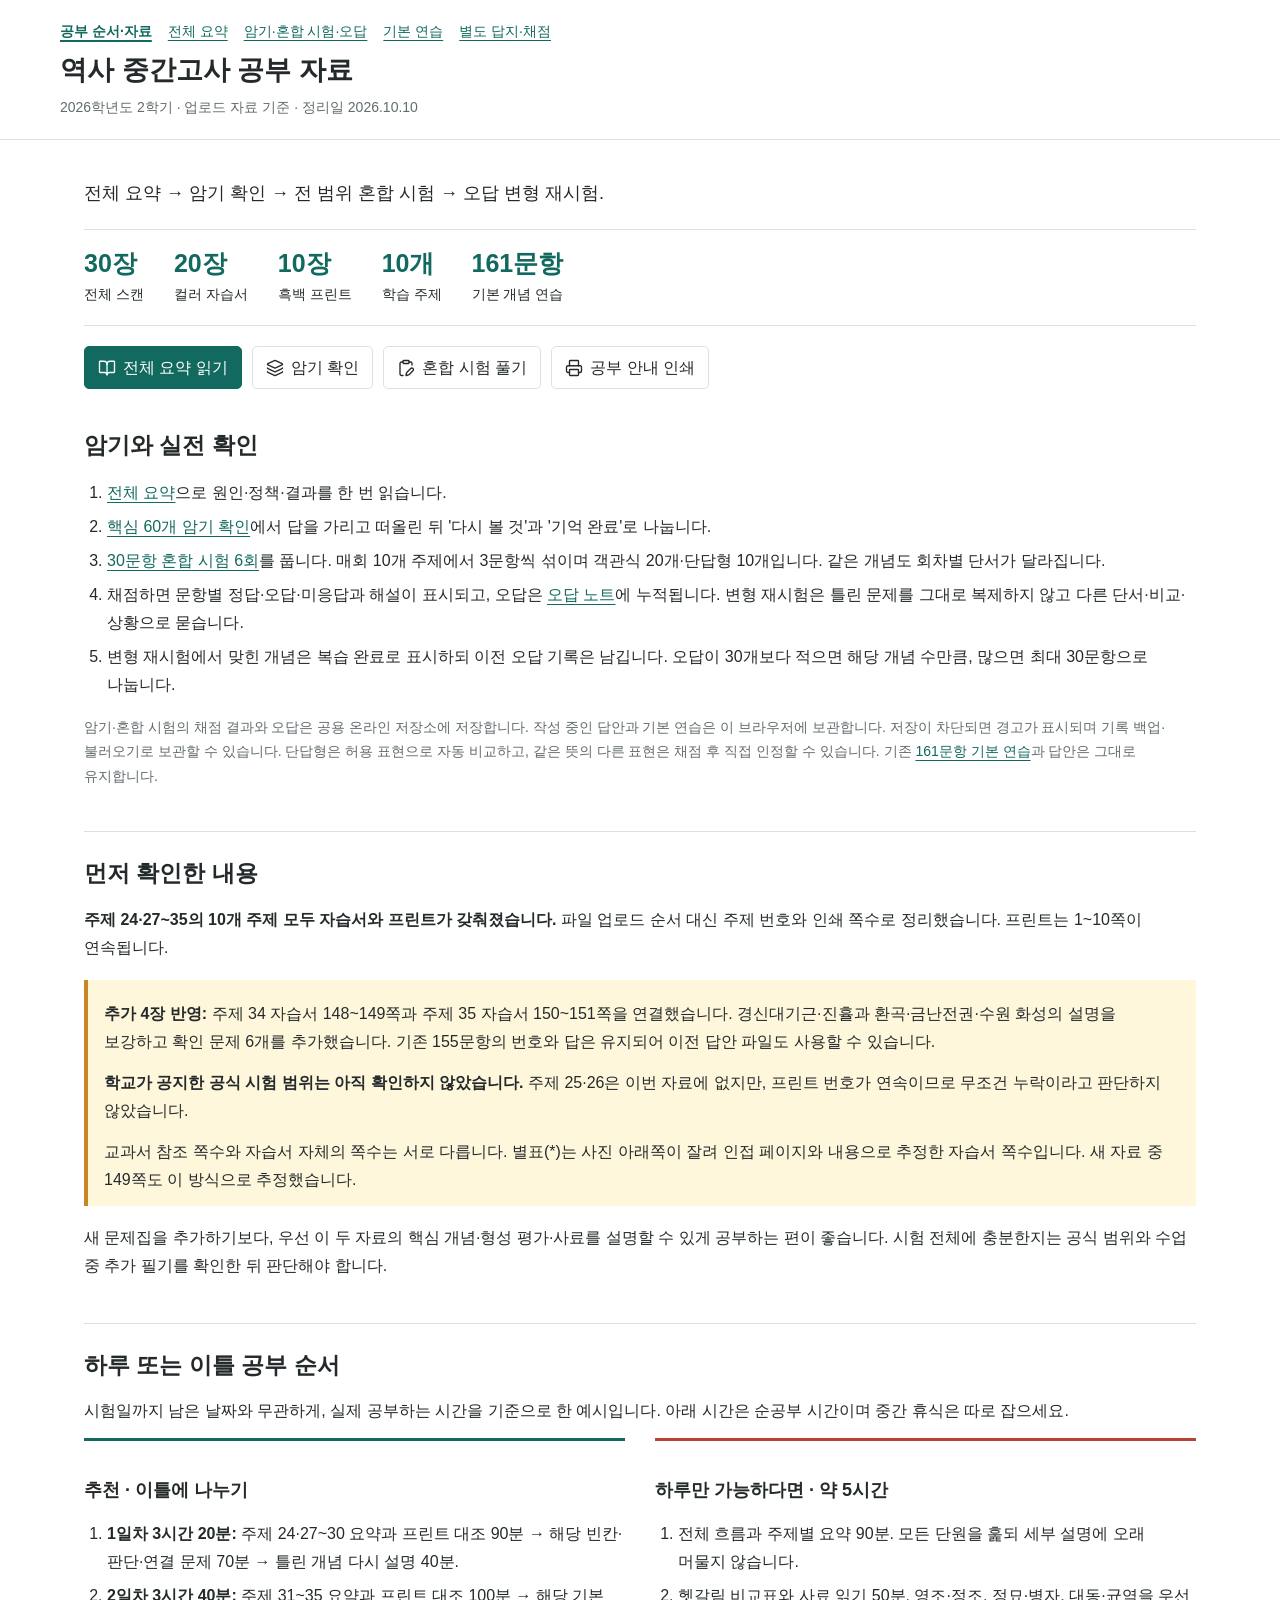
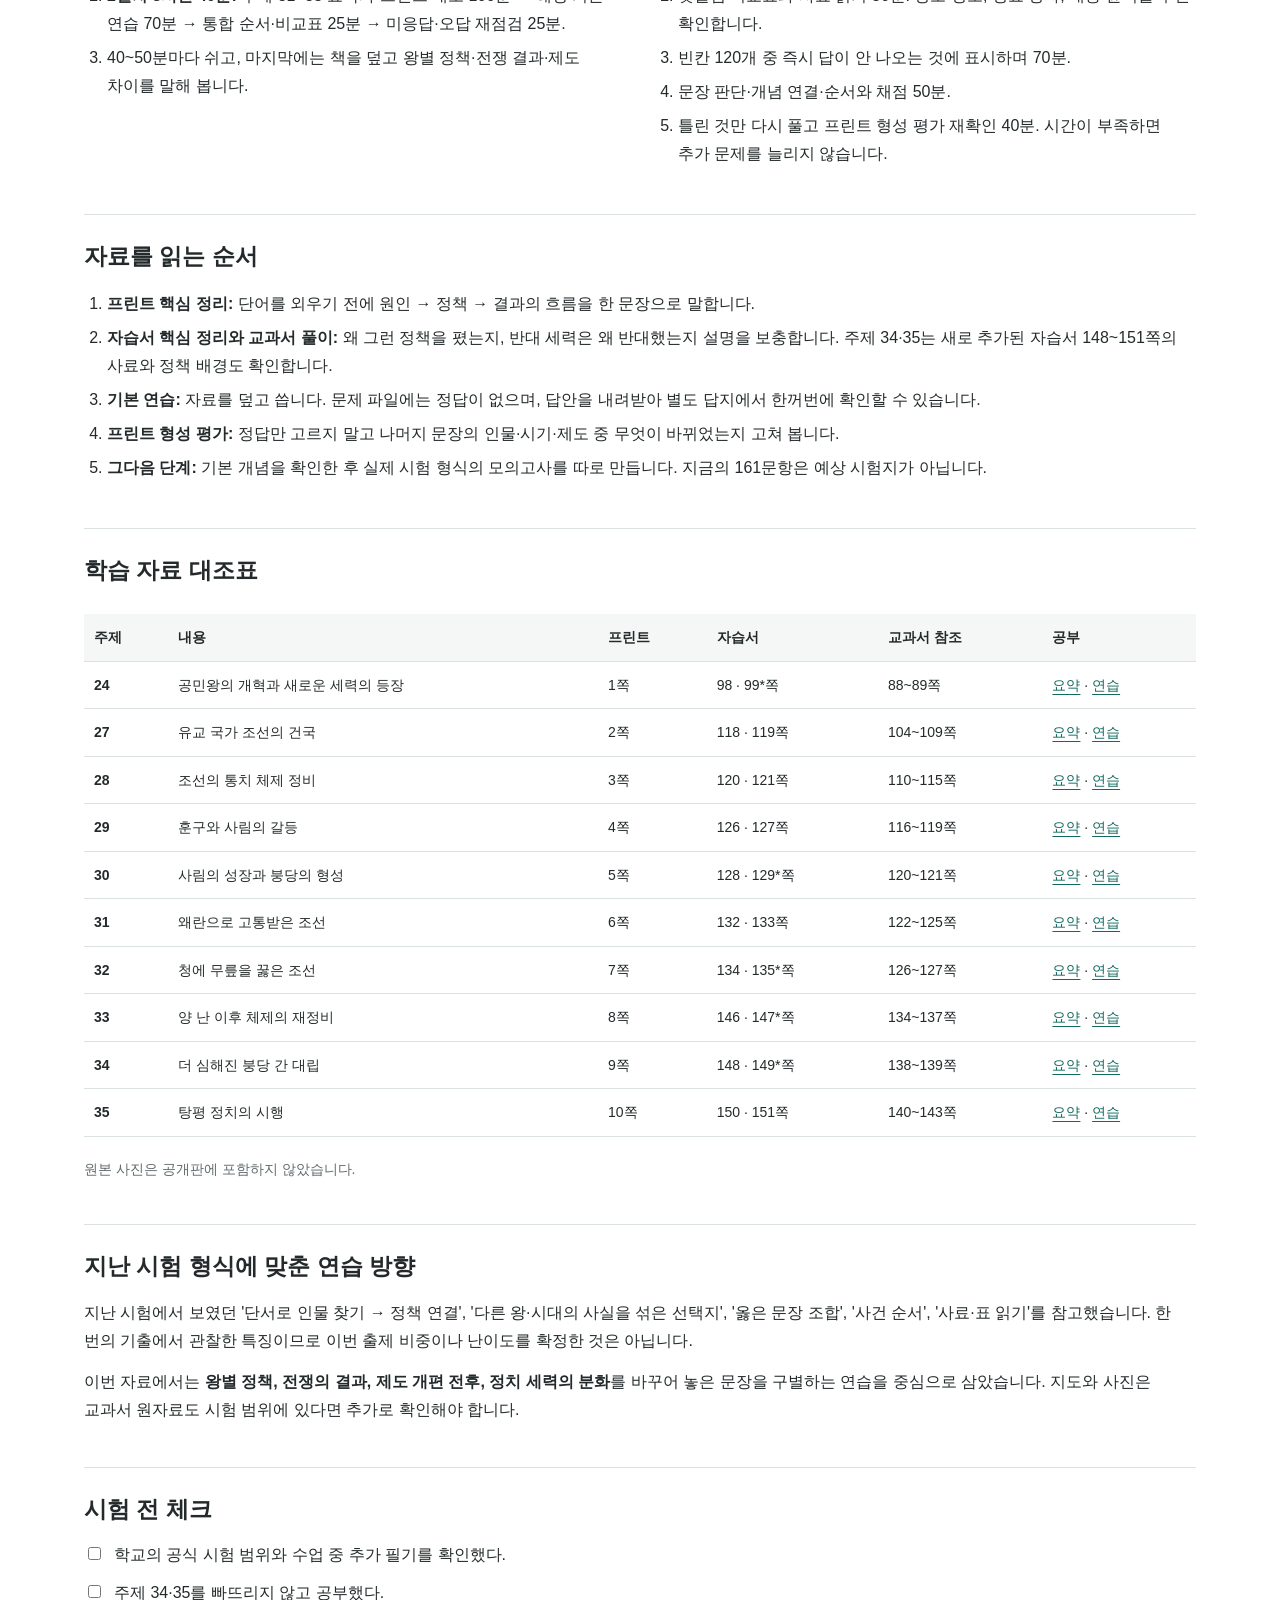
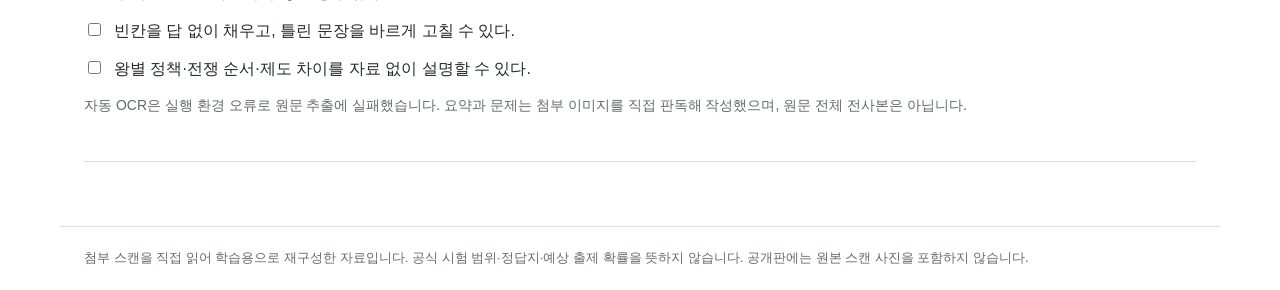
==== index.html @ 189fac31 "역사 중간고사 학습 앱과 공용 온라인 기록 추가" ====
<!doctype html><html lang="ko"><head><meta charset="utf-8"><meta name="viewport" content="width=device-width,initial-scale=1"><title>역사 중간고사 공부 자료 · 역사 2학기 중간</title><link rel="stylesheet" href="style.css"></head><body><header><nav class="topnav" aria-label="문서"><a href="index.html" aria-current="page">공부 순서·자료</a><a href="study.html" >전체 요약</a><a href="learn.html" >암기·혼합 시험·오답</a><a href="practice.html" >기본 연습</a><a href="answer-key.html" >별도 답지·채점</a></nav><h1>역사 중간고사 공부 자료</h1><p>2026학년도 2학기 · 업로드 자료 기준 · 정리일 2026.10.10</p></header><main>
  <p class="lede">전체 요약 → 암기 확인 → 전 범위 혼합 시험 → 오답 변형 재시험.</p>
  <div class="stats"><div><strong>30장</strong><span>전체 스캔</span></div><div><strong>20장</strong><span>컬러 자습서</span></div><div><strong>10장</strong><span>흑백 프린트</span></div><div><strong>10개</strong><span>학습 주제</span></div><div><strong>161문항</strong><span>기본 개념 연습</span></div></div>
  <div class="actions"><a class="command primary" href="study.html"><i data-lucide="book-open" aria-hidden="true"></i>전체 요약 읽기</a><a class="command" href="learn.html#memory"><i data-lucide="layers" aria-hidden="true"></i>암기 확인</a><a class="command" href="learn.html#exams"><i data-lucide="clipboard-pen" aria-hidden="true"></i>혼합 시험 풀기</a><button type="button" onclick="window.print()"><i data-lucide="printer" aria-hidden="true"></i>공부 안내 인쇄</button></div>
  <section><h2>암기와 실전 확인</h2><ol><li><a href="study.html">전체 요약</a>으로 원인·정책·결과를 한 번 읽습니다.</li><li><a href="learn.html#memory">핵심 60개 암기 확인</a>에서 답을 가리고 떠올린 뒤 '다시 볼 것'과 '기억 완료'로 나눕니다.</li><li><a href="learn.html#exams">30문항 혼합 시험 6회</a>를 풉니다. 매회 10개 주제에서 3문항씩 섞이며 객관식 20개·단답형 10개입니다. 같은 개념도 회차별 단서가 달라집니다.</li><li>채점하면 문항별 정답·오답·미응답과 해설이 표시되고, 오답은 <a href="learn.html#wrong">오답 노트</a>에 누적됩니다. 변형 재시험은 틀린 문제를 그대로 복제하지 않고 다른 단서·비교·상황으로 묻습니다.</li><li>변형 재시험에서 맞힌 개념은 복습 완료로 표시하되 이전 오답 기록은 남깁니다. 오답이 30개보다 적으면 해당 개념 수만큼, 많으면 최대 30문항으로 나눕니다.</li></ol><p class="meta">암기·혼합 시험의 채점 결과와 오답은 공용 온라인 저장소에 저장합니다. 작성 중인 답안과 기본 연습은 이 브라우저에 보관합니다. 저장이 차단되면 경고가 표시되며 기록 백업·불러오기로 보관할 수 있습니다. 단답형은 허용 표현으로 자동 비교하고, 같은 뜻의 다른 표현은 채점 후 직접 인정할 수 있습니다. 기존 <a href="practice.html">161문항 기본 연습</a>과 답안은 그대로 유지합니다.</p></section>
  <section><h2>먼저 확인한 내용</h2><p><strong>주제 24·27~35의 10개 주제 모두 자습서와 프린트가 갖춰졌습니다.</strong> 파일 업로드 순서 대신 주제 번호와 인쇄 쪽수로 정리했습니다. 프린트는 1~10쪽이 연속됩니다.</p>
  <div class="notice"><p><strong>추가 4장 반영:</strong> 주제 34 자습서 148~149쪽과 주제 35 자습서 150~151쪽을 연결했습니다. 경신대기근·진휼과 환곡·금난전권·수원 화성의 설명을 보강하고 확인 문제 6개를 추가했습니다. 기존 155문항의 번호와 답은 유지되어 이전 답안 파일도 사용할 수 있습니다.</p><p><strong>학교가 공지한 공식 시험 범위는 아직 확인하지 않았습니다.</strong> 주제 25·26은 이번 자료에 없지만, 프린트 번호가 연속이므로 무조건 누락이라고 판단하지 않았습니다.</p><p>교과서 참조 쪽수와 자습서 자체의 쪽수는 서로 다릅니다. 별표(*)는 사진 아래쪽이 잘려 인접 페이지와 내용으로 추정한 자습서 쪽수입니다. 새 자료 중 149쪽도 이 방식으로 추정했습니다.</p></div>
  <p>새 문제집을 추가하기보다, 우선 이 두 자료의 핵심 개념·형성 평가·사료를 설명할 수 있게 공부하는 편이 좋습니다. 시험 전체에 충분한지는 공식 범위와 수업 중 추가 필기를 확인한 뒤 판단해야 합니다.</p></section>
  <section><h2>하루 또는 이틀 공부 순서</h2><p>시험일까지 남은 날짜와 무관하게, 실제 공부하는 시간을 기준으로 한 예시입니다. 아래 시간은 순공부 시간이며 중간 휴식은 따로 잡으세요.</p><div class="plan-grid"><div><h3>추천 · 이틀에 나누기</h3><ol><li><strong>1일차 3시간 20분:</strong> 주제 24·27~30 요약과 프린트 대조 90분 → 해당 빈칸·판단·연결 문제 70분 → 틀린 개념 다시 설명 40분.</li><li><strong>2일차 3시간 40분:</strong> 주제 31~35 요약과 프린트 대조 100분 → 해당 기본 연습 70분 → 통합 순서·비교표 25분 → 미응답·오답 재점검 25분.</li><li>40~50분마다 쉬고, 마지막에는 책을 덮고 왕별 정책·전쟁 결과·제도 차이를 말해 봅니다.</li></ol></div><div><h3>하루만 가능하다면 · 약 5시간</h3><ol><li>전체 흐름과 주제별 요약 90분. 모든 단원을 훑되 세부 설명에 오래 머물지 않습니다.</li><li>헷갈림 비교표와 사료 읽기 50분. 영조·정조, 정묘·병자, 대동·균역을 우선 확인합니다.</li><li>빈칸 120개 중 즉시 답이 안 나오는 것에 표시하며 70분.</li><li>문장 판단·개념 연결·순서와 채점 50분.</li><li>틀린 것만 다시 풀고 프린트 형성 평가 재확인 40분. 시간이 부족하면 추가 문제를 늘리지 않습니다.</li></ol></div></div></section>
  <section><h2>자료를 읽는 순서</h2><ol><li><strong>프린트 핵심 정리:</strong> 단어를 외우기 전에 원인 → 정책 → 결과의 흐름을 한 문장으로 말합니다.</li><li><strong>자습서 핵심 정리와 교과서 풀이:</strong> 왜 그런 정책을 폈는지, 반대 세력은 왜 반대했는지 설명을 보충합니다. 주제 34·35는 새로 추가된 자습서 148~151쪽의 사료와 정책 배경도 확인합니다.</li><li><strong>기본 연습:</strong> 자료를 덮고 씁니다. 문제 파일에는 정답이 없으며, 답안을 내려받아 별도 답지에서 한꺼번에 확인할 수 있습니다.</li><li><strong>프린트 형성 평가:</strong> 정답만 고르지 말고 나머지 문장의 인물·시기·제도 중 무엇이 바뀌었는지 고쳐 봅니다.</li><li><strong>그다음 단계:</strong> 기본 개념을 확인한 후 실제 시험 형식의 모의고사를 따로 만듭니다. 지금의 161문항은 예상 시험지가 아닙니다.</li></ol></section>
  <section><h2>학습 자료 대조표</h2><div class="table-wrap"><table><thead><tr><th>주제</th><th>내용</th><th>프린트</th><th>자습서</th><th>교과서 참조</th><th>공부</th></tr></thead><tbody><tr id="topic-24"><td><strong>24</strong></td><td>공민왕의 개혁과 새로운 세력의 등장</td><td><span>1쪽</span></td><td><span>98</span> · <span>99*</span>쪽</td><td>88~89쪽</td><td><a href="study.html#topic-24">요약</a> · <a href="practice.html#topic-24">연습</a></td></tr><tr id="topic-27"><td><strong>27</strong></td><td>유교 국가 조선의 건국</td><td><span>2쪽</span></td><td><span>118</span> · <span>119</span>쪽</td><td>104~109쪽</td><td><a href="study.html#topic-27">요약</a> · <a href="practice.html#topic-27">연습</a></td></tr><tr id="topic-28"><td><strong>28</strong></td><td>조선의 통치 체제 정비</td><td><span>3쪽</span></td><td><span>120</span> · <span>121</span>쪽</td><td>110~115쪽</td><td><a href="study.html#topic-28">요약</a> · <a href="practice.html#topic-28">연습</a></td></tr><tr id="topic-29"><td><strong>29</strong></td><td>훈구와 사림의 갈등</td><td><span>4쪽</span></td><td><span>126</span> · <span>127</span>쪽</td><td>116~119쪽</td><td><a href="study.html#topic-29">요약</a> · <a href="practice.html#topic-29">연습</a></td></tr><tr id="topic-30"><td><strong>30</strong></td><td>사림의 성장과 붕당의 형성</td><td><span>5쪽</span></td><td><span>128</span> · <span>129*</span>쪽</td><td>120~121쪽</td><td><a href="study.html#topic-30">요약</a> · <a href="practice.html#topic-30">연습</a></td></tr><tr id="topic-31"><td><strong>31</strong></td><td>왜란으로 고통받은 조선</td><td><span>6쪽</span></td><td><span>132</span> · <span>133</span>쪽</td><td>122~125쪽</td><td><a href="study.html#topic-31">요약</a> · <a href="practice.html#topic-31">연습</a></td></tr><tr id="topic-32"><td><strong>32</strong></td><td>청에 무릎을 꿇은 조선</td><td><span>7쪽</span></td><td><span>134</span> · <span>135*</span>쪽</td><td>126~127쪽</td><td><a href="study.html#topic-32">요약</a> · <a href="practice.html#topic-32">연습</a></td></tr><tr id="topic-33"><td><strong>33</strong></td><td>양 난 이후 체제의 재정비</td><td><span>8쪽</span></td><td><span>146</span> · <span>147*</span>쪽</td><td>134~137쪽</td><td><a href="study.html#topic-33">요약</a> · <a href="practice.html#topic-33">연습</a></td></tr><tr id="topic-34"><td><strong>34</strong></td><td>더 심해진 붕당 간 대립</td><td><span>9쪽</span></td><td><span>148</span> · <span>149*</span>쪽</td><td>138~139쪽</td><td><a href="study.html#topic-34">요약</a> · <a href="practice.html#topic-34">연습</a></td></tr><tr id="topic-35"><td><strong>35</strong></td><td>탕평 정치의 시행</td><td><span>10쪽</span></td><td><span>150</span> · <span>151</span>쪽</td><td>140~143쪽</td><td><a href="study.html#topic-35">요약</a> · <a href="practice.html#topic-35">연습</a></td></tr></tbody></table></div><p class="meta">원본 사진은 공개판에 포함하지 않았습니다.</p></section>
  <section><h2>지난 시험 형식에 맞춘 연습 방향</h2><p>지난 시험에서 보였던 '단서로 인물 찾기 → 정책 연결', '다른 왕·시대의 사실을 섞은 선택지', '옳은 문장 조합', '사건 순서', '사료·표 읽기'를 참고했습니다. 한 번의 기출에서 관찰한 특징이므로 이번 출제 비중이나 난이도를 확정한 것은 아닙니다.</p><p>이번 자료에서는 <strong>왕별 정책, 전쟁의 결과, 제도 개편 전후, 정치 세력의 분화</strong>를 바꾸어 놓은 문장을 구별하는 연습을 중심으로 삼았습니다. 지도와 사진은 교과서 원자료도 시험 범위에 있다면 추가로 확인해야 합니다.</p></section>
  <section><h2>시험 전 체크</h2><div class="checklist"><label><input type="checkbox">학교의 공식 시험 범위와 수업 중 추가 필기를 확인했다.</label><label><input type="checkbox">주제 34·35를 빠뜨리지 않고 공부했다.</label><label><input type="checkbox">빈칸을 답 없이 채우고, 틀린 문장을 바르게 고칠 수 있다.</label><label><input type="checkbox">왕별 정책·전쟁 순서·제도 차이를 자료 없이 설명할 수 있다.</label></div><p class="meta">자동 OCR은 실행 환경 오류로 원문 추출에 실패했습니다. 요약과 문제는 첨부 이미지를 직접 판독해 작성했으며, 원문 전체 전사본은 아닙니다.</p></section>
</main><footer>첨부 스캔을 직접 읽어 학습용으로 재구성한 자료입니다. 공식 시험 범위·정답지·예상 출제 확률을 뜻하지 않습니다. 공개판에는 원본 스캔 사진을 포함하지 않습니다.</footer><script src="lucide.min.js"></script><script src="ui.js"></script></body></html>
---- style.css ----
:root{color-scheme:light;--ink:#242a2b;--muted:#626b6e;--line:#dce2e1;--paper:#fff;--teal:#12695f;--coral:#b44534;--wash:#f4f7f6;--yellow:#fff7dc;font-family:-apple-system,BlinkMacSystemFont,"Apple SD Gothic Neo","Malgun Gothic",sans-serif;font-size:16px;letter-spacing:0}
*{box-sizing:border-box}body{margin:0;background:var(--paper);color:var(--ink);line-height:1.75;word-break:keep-all;overflow-wrap:anywhere}a{color:var(--teal);text-underline-offset:4px}button,input,select{font:inherit;letter-spacing:0}button,.command{cursor:pointer;border:1px solid var(--line);border-radius:5px;background:white;color:var(--ink);padding:8px 13px;text-decoration:none;display:inline-block;line-height:1.6}button:hover,.command:hover{background:var(--wash);border-color:var(--teal)}button:focus-visible,a:focus-visible,input:focus-visible,summary:focus-visible{outline:3px solid #c98625;outline-offset:3px}button.primary,.command.primary{background:var(--teal);color:white;border-color:var(--teal)}button:disabled{opacity:.55;cursor:not-allowed}header{border-bottom:1px solid var(--line);padding:19px max(24px,calc((100vw - 1160px)/2));background:white}header p{margin:4px 0 0;color:var(--muted);font-size:14px}.topnav{display:flex;gap:16px;flex-wrap:wrap;font-size:14px;margin-bottom:8px}.topnav a[aria-current=page]{font-weight:700;text-decoration-thickness:2px}h1{font-size:27px;line-height:1.4;margin:6px 0}h2{font-size:23px;line-height:1.5;margin:0 0 15px}h3{font-size:18px;line-height:1.5;margin:22px 0 8px}p{margin:8px 0 13px}main{max-width:1160px;margin:auto;padding:30px 24px 64px}.layout{display:grid;grid-template-columns:205px minmax(0,1fr);gap:36px}.sidebar{position:sticky;top:20px;align-self:start;max-height:calc(100vh - 40px);overflow:auto;padding-right:14px;border-right:1px solid var(--line)}.sidebar a{display:block;font-size:14px;text-decoration:none;padding:7px 0;line-height:1.5}.sidebar strong{font-size:14px}.sidebar a:hover{text-decoration:underline}.content{min-width:0}section{padding:24px 0 30px;border-bottom:1px solid var(--line);scroll-margin-top:16px}.content>section:first-child{padding-top:0}.lede{font-size:18px;max-width:850px}.muted,.meta{color:var(--muted);font-size:14px}.stats{display:flex;flex-wrap:wrap;gap:30px;padding:17px 0;border-block:1px solid var(--line);margin:20px 0}.stats strong{font-size:25px;color:var(--teal);display:block;line-height:1.3}.stats span{font-size:14px}.notice{border-left:4px solid #c98625;background:var(--yellow);padding:12px 16px;margin:18px 0}.notice p:last-child{margin-bottom:0}.flow{border-left:4px solid var(--teal);padding:10px 15px;background:var(--wash);font-weight:600;margin-bottom:22px}.fact{display:grid;grid-template-columns:145px minmax(0,1fr);gap:20px;padding:13px 0;border-top:1px solid var(--line)}.fact:first-of-type{border-top:0}.fact strong{font-size:16px}.fact p{margin:0}.trap{padding:12px 16px;background:#fcf1ee;border-left:4px solid var(--coral);margin-top:18px}.trap strong{color:var(--coral)}ul,ol{padding-left:23px}li{margin:6px 0}.table-wrap{overflow-x:auto}table{width:100%;border-collapse:collapse;font-size:14px;margin:12px 0}th,td{border-bottom:1px solid var(--line);text-align:left;vertical-align:top;padding:11px 10px}th{background:var(--wash);font-weight:700}caption{text-align:left;font-weight:700;margin-bottom:6px}.sources{display:flex;flex-wrap:wrap;gap:12px;font-size:14px}.source-gallery{display:grid;grid-template-columns:repeat(3,minmax(0,1fr));gap:14px;margin:16px 0}figure{margin:0}figure img{display:block;width:100%;height:auto;border:1px solid var(--line)}figcaption{font-size:13px;color:var(--muted);padding-top:7px}details{margin:18px 0}summary{cursor:pointer;font-weight:600;color:var(--teal)}.topic-number{font-size:14px;font-weight:700;color:var(--teal);display:block;margin-bottom:4px}.actions{display:flex;flex-wrap:wrap;gap:10px;align-items:center;margin:15px 0}.question{padding:18px 0;border-top:1px solid var(--line);break-inside:avoid}.question label.prompt{font-weight:600;display:block;margin-bottom:10px}.qtag{color:var(--teal);font-size:13px;display:block;margin-bottom:4px}.question input[type=text]{width:100%;max-width:540px;border:1px solid #9aabaa;padding:8px 10px;border-radius:4px;background:#fff;min-height:43px}.options{display:flex;flex-wrap:wrap;gap:12px 20px}.options label{display:flex;align-items:baseline;gap:7px;min-height:32px}.options input{accent-color:var(--teal);flex-shrink:0}.options.choices{display:grid;grid-template-columns:1fr;gap:8px}.order-items{margin:8px 0 12px;padding-left:0;list-style:none}.progress-tools{position:sticky;top:0;z-index:3;padding:10px 0;background:white;border-bottom:1px solid var(--line);margin-bottom:20px}.progress-tools .actions{margin:6px 0}.progress-tools progress{width:min(100%,400px);height:9px;display:block;accent-color:var(--teal)}.status{color:var(--muted);font-size:14px;min-height:24px}.result{padding:14px 0;border-top:1px solid var(--line);break-inside:avoid}.result strong{display:block}.result p{margin:5px 0}.result.match{border-left:4px solid var(--teal);padding-left:14px}.result.review{border-left:4px solid var(--coral);padding-left:14px}.result.empty{border-left:4px solid #9aabaa;padding-left:14px}.pill{display:inline-block;padding:1px 7px;background:var(--wash);font-size:13px;margin-left:8px}.plan-grid{display:grid;grid-template-columns:1fr 1fr;gap:30px}.plan-grid>div{border-top:3px solid var(--teal);padding-top:14px}.plan-grid>div:nth-child(2){border-color:var(--coral)}footer{border-top:1px solid var(--line);font-size:13px;color:var(--muted);padding:20px 24px;max-width:1160px;margin:auto}[hidden]{display:none!important}.file-control{max-width:100%;padding:10px;border:1px solid var(--line)}.checklist label{display:flex;gap:10px;margin:10px 0;align-items:baseline}.checklist input{accent-color:var(--teal)}.jump{display:flex;flex-wrap:wrap;gap:10px 15px;font-size:14px;margin:16px 0}.missing{color:var(--coral);font-weight:600}.open-links a{margin-right:12px}.print-only{display:none}
button,.command{display:inline-flex;align-items:center;justify-content:center;gap:7px}.lucide{flex-shrink:0}
@media(max-width:820px){.layout{grid-template-columns:1fr;gap:20px}.sidebar{position:static;max-height:none;display:flex;gap:8px 17px;flex-wrap:wrap;border:0;border-bottom:1px solid var(--line);padding-bottom:15px}.sidebar strong{width:100%}.sidebar a{max-width:190px;padding:3px 0}.fact{grid-template-columns:1fr;gap:6px}.source-gallery{grid-template-columns:repeat(2,minmax(0,1fr))}.plan-grid{grid-template-columns:1fr}.stats{gap:20px}h1{font-size:24px}h2{font-size:21px}}
@media(max-width:480px){main{padding:22px 16px 45px}header{padding:16px}h1{font-size:23px}.source-gallery{grid-template-columns:1fr}.sidebar a{font-size:13px;max-width:165px}.stats strong{font-size:23px}.actions{gap:8px}.actions button,.actions .command{padding:8px 10px}th,td{padding:8px 7px}.progress-tools{position:static}.lede{font-size:17px}}
@media print{@page{size:A4;margin:16mm}body{font-size:10.5pt;line-height:1.65}header{padding:0 0 10px}h1{font-size:20pt}h2{font-size:16pt;break-after:avoid}h3{break-after:avoid}.topnav,.sidebar,.no-print,button,.command,.file-control,.progress-tools{display:none!important}main{padding:15px 0;max-width:none}.layout{display:block}.fact{grid-template-columns:125px 1fr;gap:14px;break-inside:avoid}section{padding:15px 0}.source-gallery{display:none}.notice,.flow,.trap{background:white}.question input[type=text]{border:0;border-bottom:1px solid #888;border-radius:0}.question input[type=radio]{appearance:none;width:12px;height:12px;border:1px solid #888;border-radius:50%;margin-right:5px}.question{padding:13px 0}.print-only{display:block}a{color:inherit}footer{padding:10px 0}.plan-grid{display:block}.table-wrap{overflow:visible}table{font-size:9pt}.status:empty{display:none}}
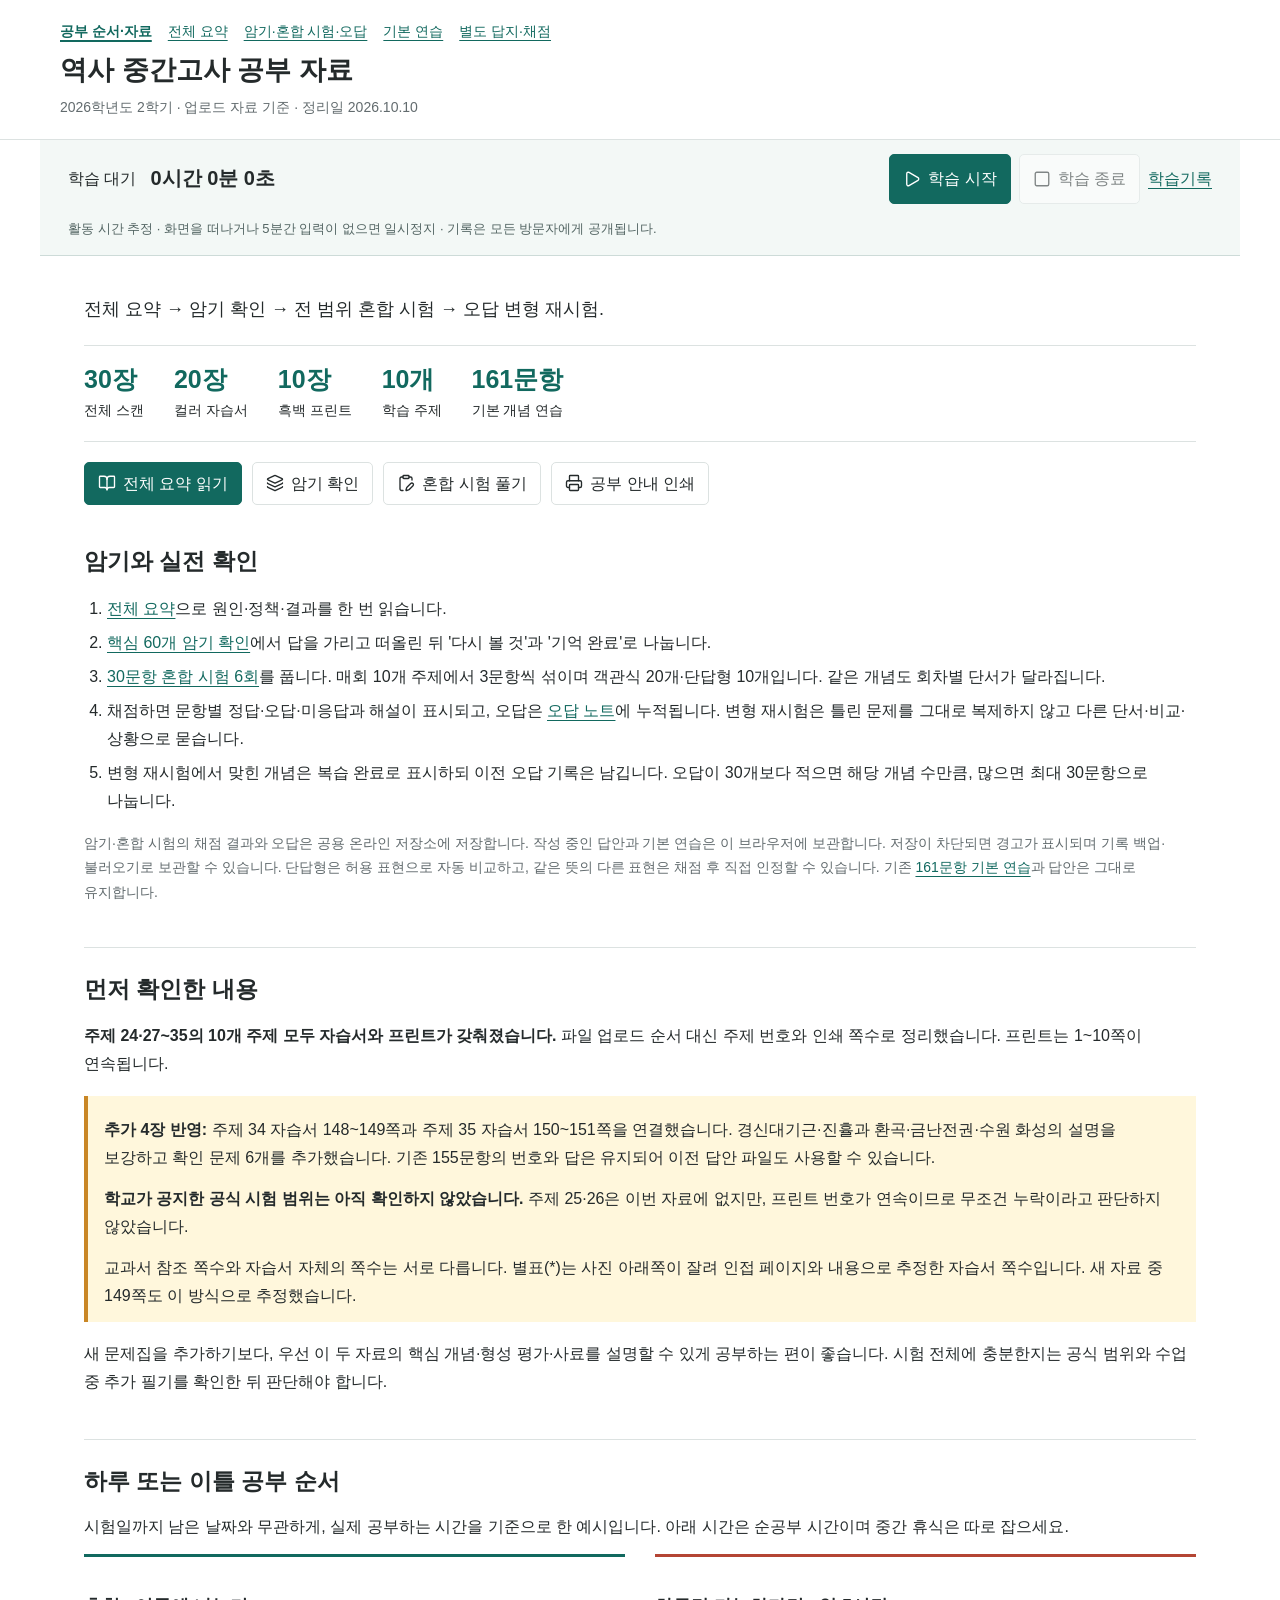
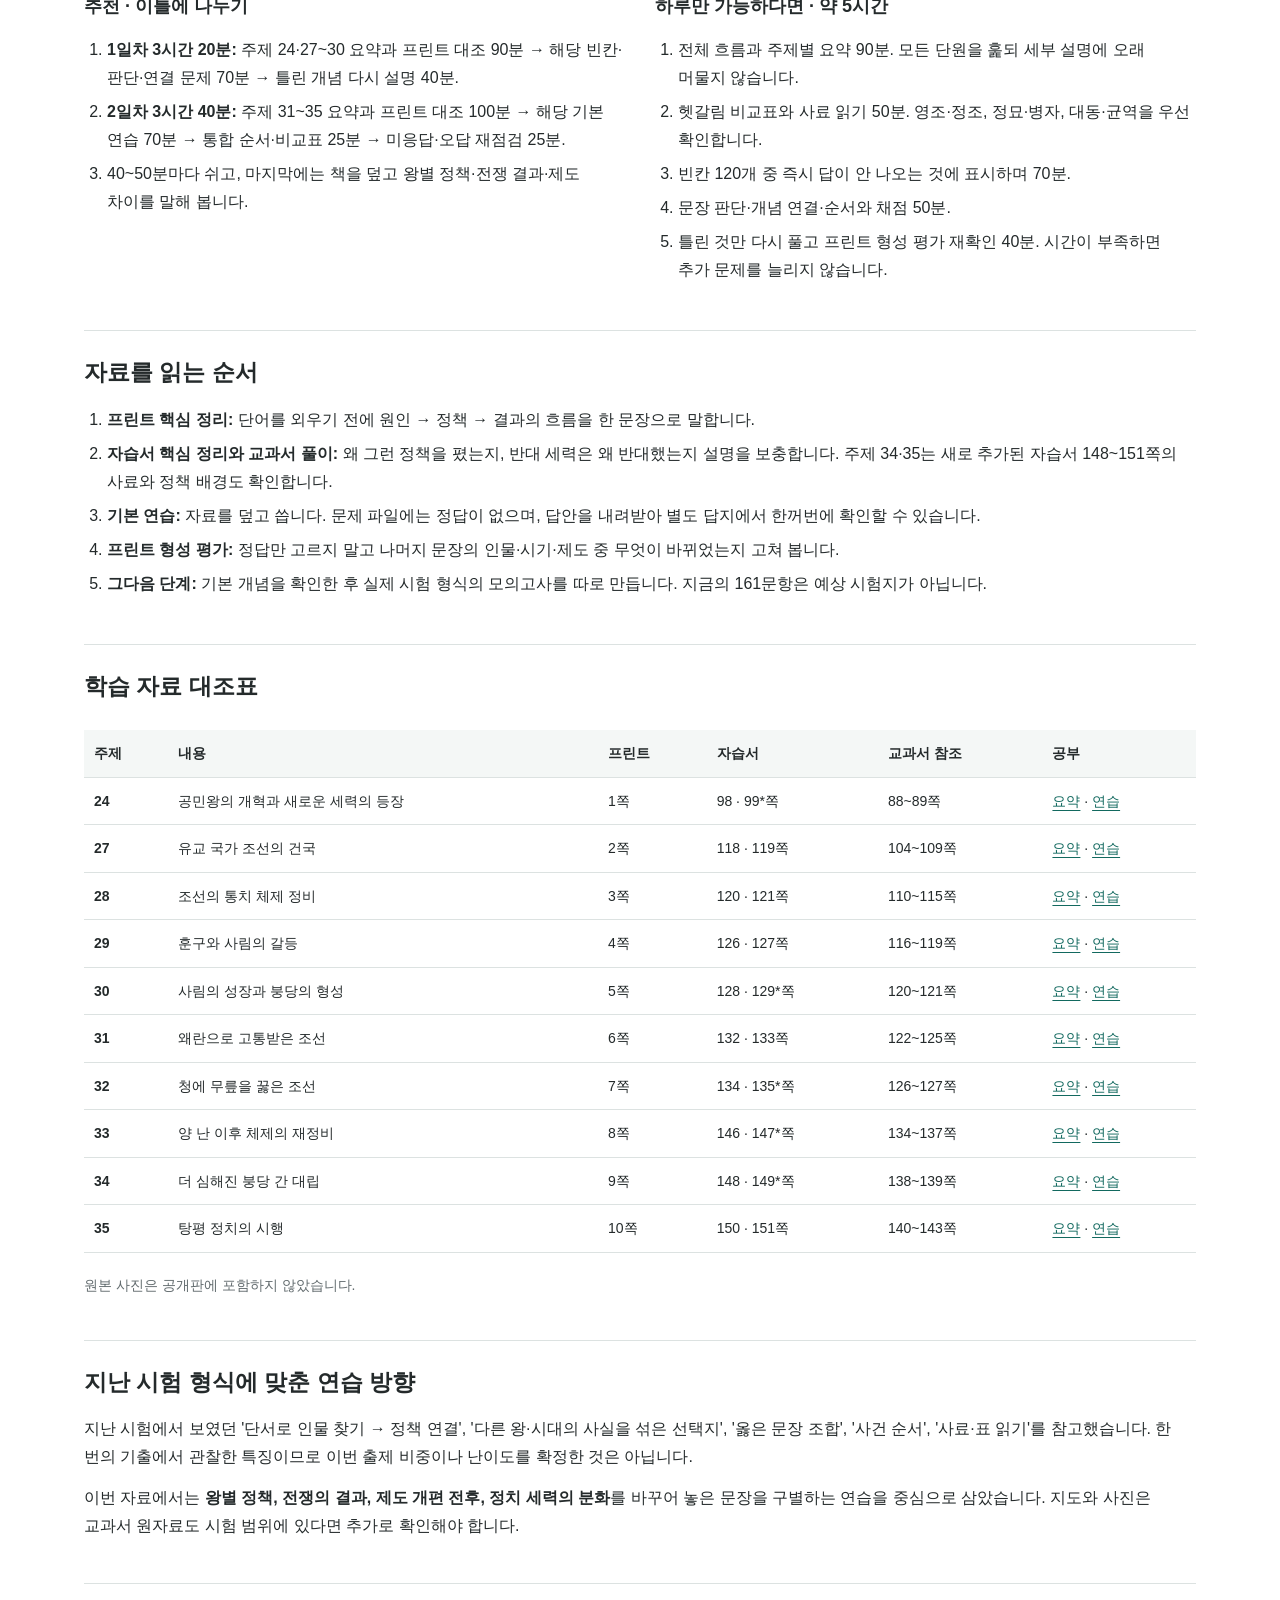
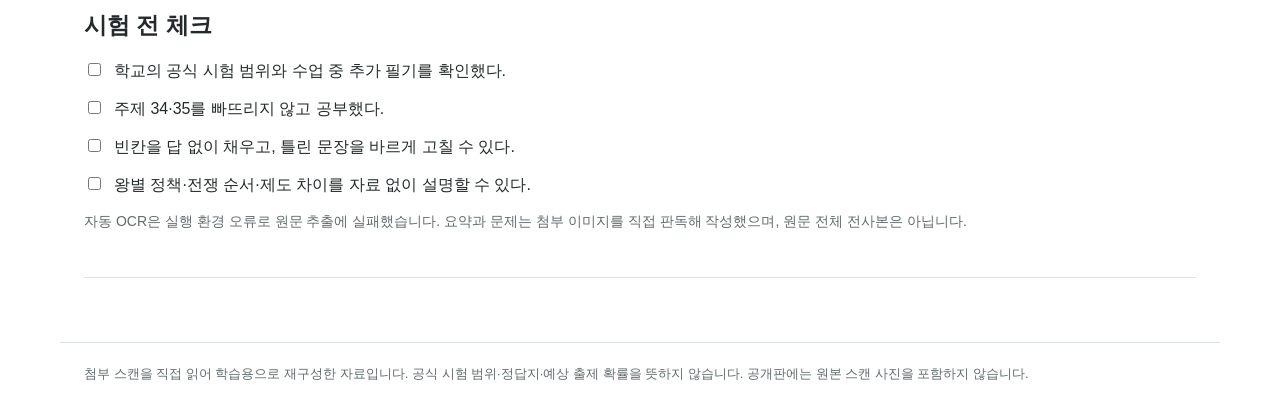
==== commit 1bdb70c9: "날짜별 학습기록과 학습 시간·활동 기록 추가" ====
--- a/index.html
+++ b/index.html
@@ -1,4 +1,4 @@
-<!doctype html><html lang="ko"><head><meta charset="utf-8"><meta name="viewport" content="width=device-width,initial-scale=1"><title>역사 중간고사 공부 자료 · 역사 2학기 중간</title><link rel="stylesheet" href="style.css"></head><body><header><nav class="topnav" aria-label="문서"><a href="index.html" aria-current="page">공부 순서·자료</a><a href="study.html" >전체 요약</a><a href="learn.html" >암기·혼합 시험·오답</a><a href="practice.html" >기본 연습</a><a href="answer-key.html" >별도 답지·채점</a></nav><h1>역사 중간고사 공부 자료</h1><p>2026학년도 2학기 · 업로드 자료 기준 · 정리일 2026.10.10</p></header><main>
+<!doctype html><html lang="ko"><head><meta charset="utf-8"><meta name="viewport" content="width=device-width,initial-scale=1"><title>역사 중간고사 공부 자료 · 역사 2학기 중간</title><link rel="stylesheet" href="style.css"><link rel="stylesheet" href="activity.css?v=20261010-activity-1"><script defer src="cloud-config.js"></script><script defer src="cloud-store.js?v=20261010-activity-1"></script><script defer src="activity-core.js?v=20261010-activity-1"></script><script defer src="activity.js?v=20261010-activity-1"></script></head><body data-study-page="home"><header><nav class="topnav" aria-label="문서"><a href="index.html" aria-current="page">공부 순서·자료</a><a href="study.html" >전체 요약</a><a href="learn.html" >암기·혼합 시험·오답</a><a href="practice.html" >기본 연습</a><a href="answer-key.html" >별도 답지·채점</a></nav><h1>역사 중간고사 공부 자료</h1><p>2026학년도 2학기 · 업로드 자료 기준 · 정리일 2026.10.10</p></header><div class="activity-bar no-print" aria-label="학습 시간"><div class="activity-status"><span id="activity-state" role="status">학습 대기</span><strong id="activity-clock">0시간 0분 0초</strong></div><div class="activity-controls"><button id="activity-start" class="primary"><i data-lucide="play" aria-hidden="true"></i><span id="activity-start-label">학습 시작</span></button><button id="activity-pause" hidden><i data-lucide="pause" aria-hidden="true"></i>일시정지</button><button id="activity-finish" disabled><i data-lucide="square" aria-hidden="true"></i>학습 종료</button><a href="learn.html#activity">학습기록</a></div><p class="activity-note">활동 시간 추정 · 화면을 떠나거나 5분간 입력이 없으면 일시정지 · 기록은 모든 방문자에게 공개됩니다.</p><p id="activity-local-warning" class="activity-note warning" hidden>이 기기에 저장할 수 없습니다. 창을 닫기 전에 기록을 백업해 주세요.</p></div><main>
   <p class="lede">전체 요약 → 암기 확인 → 전 범위 혼합 시험 → 오답 변형 재시험.</p>
   <div class="stats"><div><strong>30장</strong><span>전체 스캔</span></div><div><strong>20장</strong><span>컬러 자습서</span></div><div><strong>10장</strong><span>흑백 프린트</span></div><div><strong>10개</strong><span>학습 주제</span></div><div><strong>161문항</strong><span>기본 개념 연습</span></div></div>
   <div class="actions"><a class="command primary" href="study.html"><i data-lucide="book-open" aria-hidden="true"></i>전체 요약 읽기</a><a class="command" href="learn.html#memory"><i data-lucide="layers" aria-hidden="true"></i>암기 확인</a><a class="command" href="learn.html#exams"><i data-lucide="clipboard-pen" aria-hidden="true"></i>혼합 시험 풀기</a><button type="button" onclick="window.print()"><i data-lucide="printer" aria-hidden="true"></i>공부 안내 인쇄</button></div>
--- a/activity.css
+++ b/activity.css
@@ -0,0 +1,7 @@
+.activity-bar{max-width:1200px;margin:0 auto;padding:14px 28px;border-bottom:1px solid #cddbd8;display:flex;align-items:center;justify-content:space-between;gap:14px;flex-wrap:wrap;background:#f3f8f6}
+.activity-status{display:flex;gap:14px;align-items:center;flex-wrap:wrap}.activity-status strong{font-variant-numeric:tabular-nums;font-size:20px}.activity-controls{display:flex;gap:8px;flex-wrap:wrap;align-items:center}.activity-controls button{min-height:50px}.activity-note{flex-basis:100%;margin:0;font-size:13px;color:#536563}.activity-note.warning{color:#923b16}
+.activity-filters{display:flex;gap:10px;align-items:center;flex-wrap:wrap;margin:20px 0}.activity-filters label{display:flex;gap:8px;align-items:center}.activity-filters input{width:auto;max-width:100%;min-height:44px;font:inherit}.activity-filters button{min-height:44px}.activity-filters .icon-button{width:44px;height:44px;padding:10px}
+.activity-summary{display:grid;grid-template-columns:2fr repeat(3,1fr);gap:18px;padding:20px 0;border-top:1px solid #cddbd8;border-bottom:1px solid #cddbd8;margin:20px 0}.activity-summary div{display:flex;flex-direction:column;gap:7px;min-width:0}.activity-summary strong{font-size:21px;overflow-wrap:anywhere}.activity-summary span{color:#536563;font-size:14px}
+#activity-sessions details{border:0;border-bottom:1px solid #cddbd8;border-radius:0;margin:0;padding:0;background:transparent}#activity-sessions summary{display:grid;grid-template-columns:1.5fr 1.2fr 1.4fr auto;gap:14px;align-items:center;padding:20px 0;font-size:15px}#activity-sessions summary::before{display:none}.activity-interval{font-weight:700;font-variant-numeric:tabular-nums}.activity-events{list-style:none;margin:0;padding:0 0 20px}.activity-events li{display:grid;grid-template-columns:90px 1fr;gap:15px;padding:12px 14px;border-top:1px solid #e6eeeb}.activity-events time{font-variant-numeric:tabular-nums;color:#536563}.activity-events li div{display:flex;flex-direction:column;gap:5px;min-width:0;overflow-wrap:anywhere}.activity-events strong{font-size:14px}.activity-value{color:#0f6b61}
+@media(max-width:700px){.activity-bar{padding:14px 18px}.activity-controls{width:100%}.activity-controls button{flex:1;white-space:nowrap}.activity-controls a{min-height:44px;display:flex;align-items:center}.activity-summary{grid-template-columns:1fr 1fr;gap:20px}.activity-summary strong{font-size:18px}#activity-sessions summary{grid-template-columns:1fr 1fr;gap:10px;font-size:14px}.activity-events li{grid-template-columns:74px 1fr;gap:9px;padding:12px 0;font-size:14px}.activity-filters label{flex-basis:100%}}
+@media print{.activity-bar,.activity-filters{display:none!important}}
